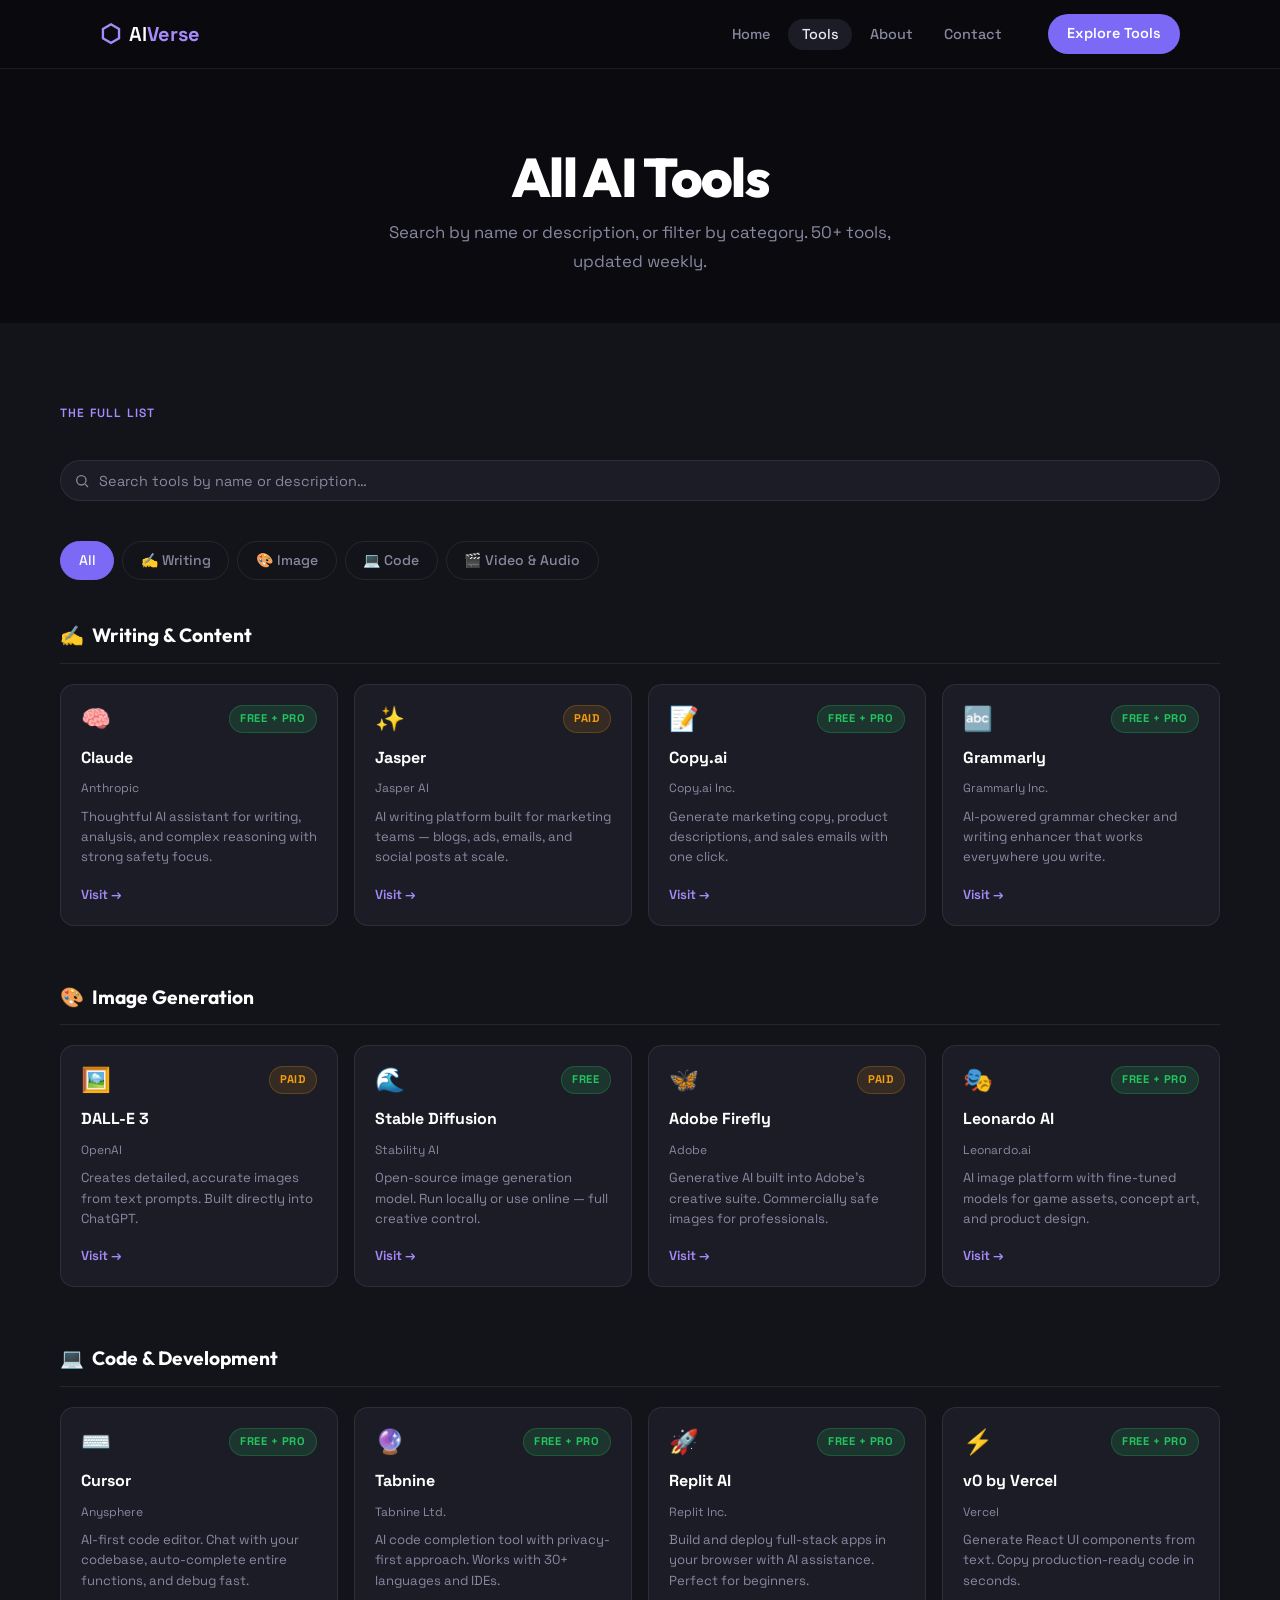
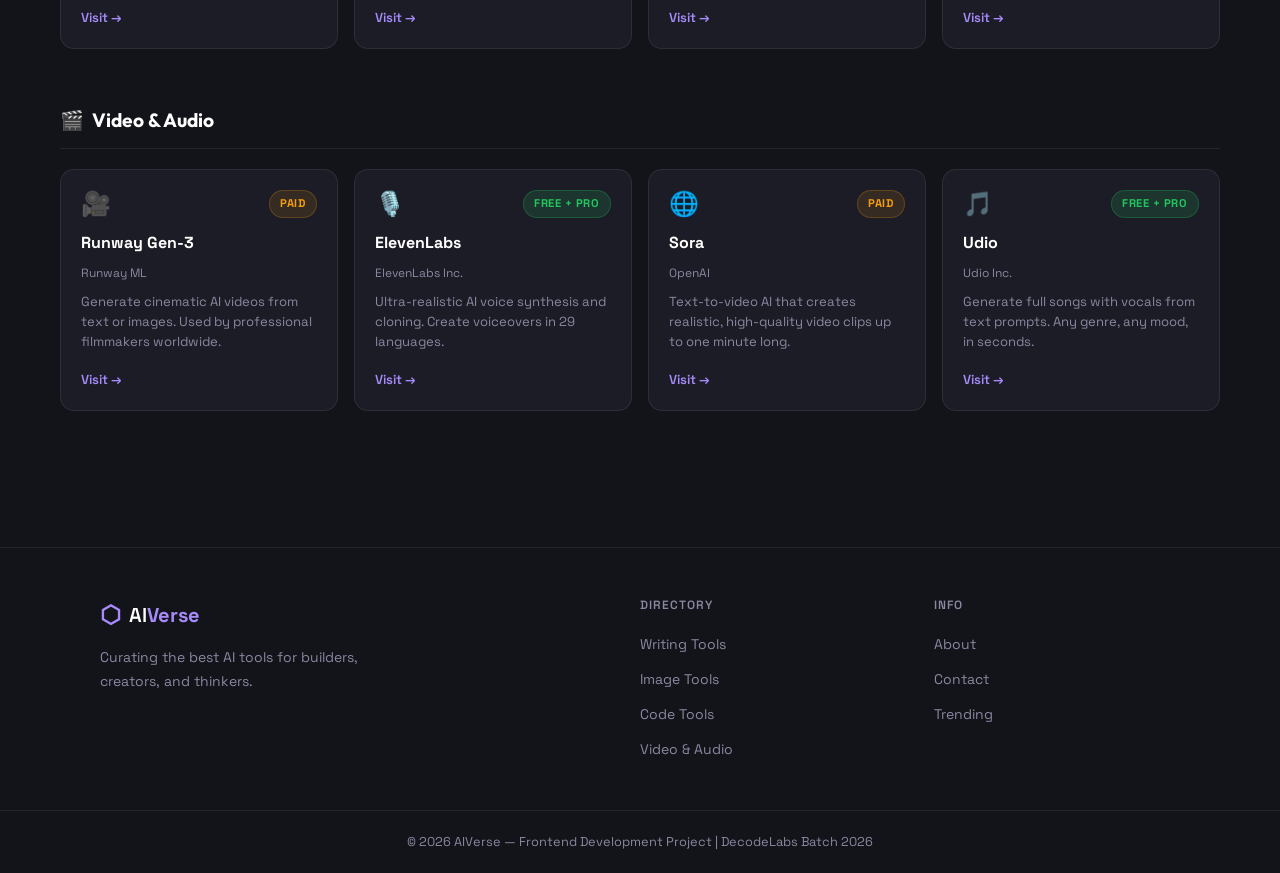
==== tools.html @ c878123d "Rename Tools.html to tools.html" ====
<!doctype html>
<html lang="en">
  <head>
    <meta charset="UTF-8" />
    <meta name="viewport" content="width=device-width, initial-scale=1.0" />
    <title>All AI Tools — AI Verse Directory</title>
    <meta
      name="description"
      content="Browse 50+ AI tools across writing, image, code, video, and audio. Search and filter to find the right tool fast."
    />
    <link rel="stylesheet" href="style.css" />
    <link rel="preconnect" href="https://fonts.googleapis.com" />
    <link
      href="https://fonts.googleapis.com/css2?family=Space+Grotesk:wght@300;400;500;600;700&family=Outfit:wght@700;800&display=swap"
      rel="stylesheet"
    />
  </head>
  <body>
    <a href="#main-content" class="skip-link">Skip to main content</a>

    <!--  HEADER / NAV  -->
    <header class="site-header">
      <nav class="nav-container">
        <a href="index.html" class="logo" aria-label="AI Verse Home">
          <span class="logo-icon">⬡</span>
          <span class="logo-text">AI<strong>Verse</strong></span>
        </a>
        <ul class="nav-links" role="list">
          <li><a href="index.html">Home</a></li>
          <li><a href="tools.html" aria-current="page">Tools</a></li>
          <li><a href="about.html">About</a></li>
          <li><a href="contact.html">Contact</a></li>
        </ul>
        <a href="tools.html" class="nav-cta">Explore Tools</a>
        <button
          class="nav-toggle"
          aria-label="Toggle menu"
          aria-expanded="false"
        >
          <span class="nav-toggle-bar"></span>
          <span class="nav-toggle-bar"></span>
          <span class="nav-toggle-bar"></span>
        </button>
      </nav>
      <div class="mobile-nav" role="list">
        <a href="index.html">Home</a>
        <a href="tools.html" aria-current="page">Tools</a>
        <a href="about.html">About</a>
        <a href="contact.html">Contact</a>
        <a href="tools.html" class="nav-cta">Explore Tools</a>
      </div>
    </header>

    <main id="main-content">
      <!-- PAGE HERO -->
      <section class="page-hero" aria-labelledby="page-heading">
        <h1 id="page-heading">All AI Tools</h1>
        <p>
          Search by name or description, or filter by category. 50+ tools,
          updated weekly.
        </p>
      </section>

      <!-- ========== FULL TOOLS GRID ========== -->
      <section class="tools-section" id="tools" aria-labelledby="tools-heading">
        <div class="section-header">
          <div>
            <p class="eyebrow">The Full List</p>
            <h2 id="tools-heading" class="visually-hidden">All AI Tools</h2>
          </div>
        </div>

        <!-- Search + filter toolbar -->
        <div class="tools-toolbar">
          <div class="search-input-wrap">
            <svg
              xmlns="http://www.w3.org/2000/svg"
              viewBox="0 0 24 24"
              fill="none"
              stroke="currentColor"
              stroke-width="2"
              aria-hidden="true"
            >
              <circle cx="11" cy="11" r="7"></circle>
              <line x1="21" y1="21" x2="16.65" y2="16.65"></line>
            </svg>
            <label for="tool-search" class="visually-hidden"
              >Search tools</label
            >
            <input
              type="text"
              id="tool-search"
              class="search-input"
              placeholder="Search tools by name or description…"
              autocomplete="off"
            />
          </div>
        </div>

        <ul
          class="category-pills"
          role="list"
          aria-label="Filter by category"
          style="max-width: var(--max-w); margin: 0 auto 2.5rem"
        >
          <li><a href="#" class="pill active" data-filter="all">All</a></li>
          <li><a href="#" class="pill" data-filter="writing">✍️ Writing</a></li>
          <li><a href="#" class="pill" data-filter="image">🎨 Image</a></li>
          <li><a href="#" class="pill" data-filter="code">💻 Code</a></li>
          <li>
            <a href="#" class="pill" data-filter="video">🎬 Video & Audio</a>
          </li>
        </ul>

        <p class="no-results">
          No tools match your search. Try a different keyword or category.
        </p>

        <!-- Writing -->
        <div class="category-block" id="writing" data-category="writing">
          <h3 class="category-title">
            <span aria-hidden="true">✍️</span> Writing & Content
          </h3>
          <div class="tools-grid">
            <article class="tool-card-sm" aria-label="Claude by Anthropic">
              <div class="sm-top">
                <span class="tool-icon-sm" aria-hidden="true">🧠</span>
                <span class="badge badge-free">Free + Pro</span>
              </div>
              <h4 class="tool-name-sm">Claude</h4>
              <p class="tool-maker-sm">Anthropic</p>
              <p class="tool-desc-sm">
                Thoughtful AI assistant for writing, analysis, and complex
                reasoning with strong safety focus.
              </p>
              <a
                href="https://claude.ai"
                target="_blank"
                rel="noopener noreferrer"
                class="visit-btn-sm"
                >Visit →</a
              >
            </article>

            <article class="tool-card-sm" aria-label="Jasper AI writing tool">
              <div class="sm-top">
                <span class="tool-icon-sm" aria-hidden="true">✨</span>
                <span class="badge badge-paid">Paid</span>
              </div>
              <h4 class="tool-name-sm">Jasper</h4>
              <p class="tool-maker-sm">Jasper AI</p>
              <p class="tool-desc-sm">
                AI writing platform built for marketing teams — blogs, ads,
                emails, and social posts at scale.
              </p>
              <a
                href="https://jasper.ai"
                target="_blank"
                rel="noopener noreferrer"
                class="visit-btn-sm"
                >Visit →</a
              >
            </article>

            <article
              class="tool-card-sm"
              aria-label="Copy.ai content generation"
            >
              <div class="sm-top">
                <span class="tool-icon-sm" aria-hidden="true">📝</span>
                <span class="badge badge-free">Free + Pro</span>
              </div>
              <h4 class="tool-name-sm">Copy.ai</h4>
              <p class="tool-maker-sm">Copy.ai Inc.</p>
              <p class="tool-desc-sm">
                Generate marketing copy, product descriptions, and sales emails
                with one click.
              </p>
              <a
                href="https://copy.ai"
                target="_blank"
                rel="noopener noreferrer"
                class="visit-btn-sm"
                >Visit →</a
              >
            </article>

            <article
              class="tool-card-sm"
              aria-label="Grammarly writing assistant"
            >
              <div class="sm-top">
                <span class="tool-icon-sm" aria-hidden="true">🔤</span>
                <span class="badge badge-free">Free + Pro</span>
              </div>
              <h4 class="tool-name-sm">Grammarly</h4>
              <p class="tool-maker-sm">Grammarly Inc.</p>
              <p class="tool-desc-sm">
                AI-powered grammar checker and writing enhancer that works
                everywhere you write.
              </p>
              <a
                href="https://grammarly.com"
                target="_blank"
                rel="noopener noreferrer"
                class="visit-btn-sm"
                >Visit →</a
              >
            </article>
          </div>
        </div>

        <!-- Image -->
        <div class="category-block" id="image" data-category="image">
          <h3 class="category-title">
            <span aria-hidden="true">🎨</span> Image Generation
          </h3>
          <div class="tools-grid">
            <article
              class="tool-card-sm"
              aria-label="DALL-E 3 image generation"
            >
              <div class="sm-top">
                <span class="tool-icon-sm" aria-hidden="true">🖼️</span>
                <span class="badge badge-paid">Paid</span>
              </div>
              <h4 class="tool-name-sm">DALL-E 3</h4>
              <p class="tool-maker-sm">OpenAI</p>
              <p class="tool-desc-sm">
                Creates detailed, accurate images from text prompts. Built
                directly into ChatGPT.
              </p>
              <a
                href="https://openai.com/dall-e-3"
                target="_blank"
                rel="noopener noreferrer"
                class="visit-btn-sm"
                >Visit →</a
              >
            </article>

            <article
              class="tool-card-sm"
              aria-label="Stable Diffusion image AI"
            >
              <div class="sm-top">
                <span class="tool-icon-sm" aria-hidden="true">🌊</span>
                <span class="badge badge-free">Free</span>
              </div>
              <h4 class="tool-name-sm">Stable Diffusion</h4>
              <p class="tool-maker-sm">Stability AI</p>
              <p class="tool-desc-sm">
                Open-source image generation model. Run locally or use online —
                full creative control.
              </p>
              <a
                href="https://stability.ai"
                target="_blank"
                rel="noopener noreferrer"
                class="visit-btn-sm"
                >Visit →</a
              >
            </article>

            <article
              class="tool-card-sm"
              aria-label="Adobe Firefly design tool"
            >
              <div class="sm-top">
                <span class="tool-icon-sm" aria-hidden="true">🦋</span>
                <span class="badge badge-paid">Paid</span>
              </div>
              <h4 class="tool-name-sm">Adobe Firefly</h4>
              <p class="tool-maker-sm">Adobe</p>
              <p class="tool-desc-sm">
                Generative AI built into Adobe's creative suite. Commercially
                safe images for professionals.
              </p>
              <a
                href="https://firefly.adobe.com"
                target="_blank"
                rel="noopener noreferrer"
                class="visit-btn-sm"
                >Visit →</a
              >
            </article>

            <article
              class="tool-card-sm"
              aria-label="Leonardo AI image platform"
            >
              <div class="sm-top">
                <span class="tool-icon-sm" aria-hidden="true">🎭</span>
                <span class="badge badge-free">Free + Pro</span>
              </div>
              <h4 class="tool-name-sm">Leonardo AI</h4>
              <p class="tool-maker-sm">Leonardo.ai</p>
              <p class="tool-desc-sm">
                AI image platform with fine-tuned models for game assets,
                concept art, and product design.
              </p>
              <a
                href="https://leonardo.ai"
                target="_blank"
                rel="noopener noreferrer"
                class="visit-btn-sm"
                >Visit →</a
              >
            </article>
          </div>
        </div>

        <!-- Code -->
        <div class="category-block" id="code" data-category="code">
          <h3 class="category-title">
            <span aria-hidden="true">💻</span> Code & Development
          </h3>
          <div class="tools-grid">
            <article class="tool-card-sm" aria-label="Cursor AI code editor">
              <div class="sm-top">
                <span class="tool-icon-sm" aria-hidden="true">⌨️</span>
                <span class="badge badge-free">Free + Pro</span>
              </div>
              <h4 class="tool-name-sm">Cursor</h4>
              <p class="tool-maker-sm">Anysphere</p>
              <p class="tool-desc-sm">
                AI-first code editor. Chat with your codebase, auto-complete
                entire functions, and debug fast.
              </p>
              <a
                href="https://cursor.sh"
                target="_blank"
                rel="noopener noreferrer"
                class="visit-btn-sm"
                >Visit →</a
              >
            </article>

            <article
              class="tool-card-sm"
              aria-label="Tabnine AI code assistant"
            >
              <div class="sm-top">
                <span class="tool-icon-sm" aria-hidden="true">🔮</span>
                <span class="badge badge-free">Free + Pro</span>
              </div>
              <h4 class="tool-name-sm">Tabnine</h4>
              <p class="tool-maker-sm">Tabnine Ltd.</p>
              <p class="tool-desc-sm">
                AI code completion tool with privacy-first approach. Works with
                30+ languages and IDEs.
              </p>
              <a
                href="https://tabnine.com"
                target="_blank"
                rel="noopener noreferrer"
                class="visit-btn-sm"
                >Visit →</a
              >
            </article>

            <article
              class="tool-card-sm"
              aria-label="Replit AI coding platform"
            >
              <div class="sm-top">
                <span class="tool-icon-sm" aria-hidden="true">🚀</span>
                <span class="badge badge-free">Free + Pro</span>
              </div>
              <h4 class="tool-name-sm">Replit AI</h4>
              <p class="tool-maker-sm">Replit Inc.</p>
              <p class="tool-desc-sm">
                Build and deploy full-stack apps in your browser with AI
                assistance. Perfect for beginners.
              </p>
              <a
                href="https://replit.com"
                target="_blank"
                rel="noopener noreferrer"
                class="visit-btn-sm"
                >Visit →</a
              >
            </article>

            <article
              class="tool-card-sm"
              aria-label="v0 UI component generator"
            >
              <div class="sm-top">
                <span class="tool-icon-sm" aria-hidden="true">⚡</span>
                <span class="badge badge-free">Free + Pro</span>
              </div>
              <h4 class="tool-name-sm">v0 by Vercel</h4>
              <p class="tool-maker-sm">Vercel</p>
              <p class="tool-desc-sm">
                Generate React UI components from text. Copy production-ready
                code in seconds.
              </p>
              <a
                href="https://v0.dev"
                target="_blank"
                rel="noopener noreferrer"
                class="visit-btn-sm"
                >Visit →</a
              >
            </article>
          </div>
        </div>

        <!-- Video & Audio -->
        <div class="category-block" id="video" data-category="video">
          <h3 class="category-title">
            <span aria-hidden="true">🎬</span> Video & Audio
          </h3>
          <div class="tools-grid">
            <article
              class="tool-card-sm"
              aria-label="Runway AI video generation"
            >
              <div class="sm-top">
                <span class="tool-icon-sm" aria-hidden="true">🎥</span>
                <span class="badge badge-paid">Paid</span>
              </div>
              <h4 class="tool-name-sm">Runway Gen-3</h4>
              <p class="tool-maker-sm">Runway ML</p>
              <p class="tool-desc-sm">
                Generate cinematic AI videos from text or images. Used by
                professional filmmakers worldwide.
              </p>
              <a
                href="https://runwayml.com"
                target="_blank"
                rel="noopener noreferrer"
                class="visit-btn-sm"
                >Visit →</a
              >
            </article>

            <article class="tool-card-sm" aria-label="ElevenLabs voice AI">
              <div class="sm-top">
                <span class="tool-icon-sm" aria-hidden="true">🎙️</span>
                <span class="badge badge-free">Free + Pro</span>
              </div>
              <h4 class="tool-name-sm">ElevenLabs</h4>
              <p class="tool-maker-sm">ElevenLabs Inc.</p>
              <p class="tool-desc-sm">
                Ultra-realistic AI voice synthesis and cloning. Create
                voiceovers in 29 languages.
              </p>
              <a
                href="https://elevenlabs.io"
                target="_blank"
                rel="noopener noreferrer"
                class="visit-btn-sm"
                >Visit →</a
              >
            </article>

            <article
              class="tool-card-sm"
              aria-label="Sora video generation OpenAI"
            >
              <div class="sm-top">
                <span class="tool-icon-sm" aria-hidden="true">🌐</span>
                <span class="badge badge-paid">Paid</span>
              </div>
              <h4 class="tool-name-sm">Sora</h4>
              <p class="tool-maker-sm">OpenAI</p>
              <p class="tool-desc-sm">
                Text-to-video AI that creates realistic, high-quality video
                clips up to one minute long.
              </p>
              <a
                href="https://openai.com/sora"
                target="_blank"
                rel="noopener noreferrer"
                class="visit-btn-sm"
                >Visit →</a
              >
            </article>

            <article class="tool-card-sm" aria-label="Udio AI music generation">
              <div class="sm-top">
                <span class="tool-icon-sm" aria-hidden="true">🎵</span>
                <span class="badge badge-free">Free + Pro</span>
              </div>
              <h4 class="tool-name-sm">Udio</h4>
              <p class="tool-maker-sm">Udio Inc.</p>
              <p class="tool-desc-sm">
                Generate full songs with vocals from text prompts. Any genre,
                any mood, in seconds.
              </p>
              <a
                href="https://udio.com"
                target="_blank"
                rel="noopener noreferrer"
                class="visit-btn-sm"
                >Visit →</a
              >
            </article>
          </div>
        </div>
      </section>
    </main>

    <!-- FOOTER -->
    <footer class="site-footer" role="contentinfo">
      <div class="footer-inner">
        <div class="footer-brand">
          <a href="index.html" class="logo" aria-label="AI Verse Home">
            <span class="logo-icon">⬡</span>
            <span class="logo-text">AI<strong>Verse</strong></span>
          </a>
          <p>
            Curating the best AI tools for builders, creators, and thinkers.
          </p>
        </div>
        <nav class="footer-nav" aria-label="Footer navigation">
          <h3 class="footer-nav-title">Directory</h3>
          <ul role="list">
            <li><a href="tools.html#writing">Writing Tools</a></li>
            <li><a href="tools.html#image">Image Tools</a></li>
            <li><a href="tools.html#code">Code Tools</a></li>
            <li><a href="tools.html#video">Video & Audio</a></li>
          </ul>
        </nav>
        <nav class="footer-nav" aria-label="Secondary footer navigation">
          <h3 class="footer-nav-title">Info</h3>
          <ul role="list">
            <li><a href="about.html">About</a></li>
            <li><a href="contact.html">Contact</a></li>
            <li><a href="index.html#trending">Trending</a></li>
          </ul>
        </nav>
      </div>
      <div class="footer-bottom">
        <p>
          © 2026 AIVerse — Frontend Development Project | DecodeLabs Batch 2026
        </p>
      </div>
    </footer>

    <script src="script.js"></script>
  </body>
</html>
---- style.css ----
/* ============================================
   AI VERSE — STYLE.CSS
   External CSS | DecodeLabs Project 1
   No inline styles. DRY. BEM-inspired.
   ============================================ */

/* ---- CSS CUSTOM PROPERTIES (Variables) ---- */
:root {
  --clr-bg: #0a0a0f;
  --clr-surface: #13131a;
  --clr-surface2: #1c1c27;
  --clr-border: rgba(255, 255, 255, 0.08);
  --clr-accent: #7c6af7;
  --clr-accent2: #a78bfa;
  --clr-glow: rgba(124, 106, 247, 0.18);
  --clr-text: #e8e8f0;
  --clr-muted: #8888a0;
  --clr-heading: #ffffff;
  --clr-green: #22c55e;
  --clr-green-bg: rgba(34, 197, 94, 0.15);
  --clr-amber: #f59e0b;
  --clr-amber-bg: rgba(245, 158, 11, 0.12);
  --clr-red: #ef4444;

  --font-display: "Outfit", sans-serif;
  --font-body: "Space Grotesk", sans-serif;

  --radius-sm: 8px;
  --radius-md: 14px;
  --radius-lg: 20px;
  --radius-pill: 999px;

  --shadow-card: 0 4px 24px rgba(0, 0, 0, 0.35);
  --shadow-glow: 0 0 40px var(--clr-glow);

  --max-w: 1160px;
  --pad-x: clamp(1rem, 5vw, 2.5rem);
}

/* ---- RESET & BASE ---- */
*,
*::before,
*::after {
  box-sizing: border-box;
  margin: 0;
  padding: 0;
}

html {
  scroll-behavior: smooth;
}

body {
  font-family: var(--font-body);
  background-color: var(--clr-bg);
  color: var(--clr-text);
  font-size: 1rem;
  line-height: 1.6;
  -webkit-font-smoothing: antialiased;
}

img {
  display: block;
  max-width: 100%;
  height: auto;
}

a {
  color: inherit;
  text-decoration: none;
}

ul {
  list-style: none;
}

button {
  font-family: inherit;
  cursor: pointer;
}

/* ---- TYPOGRAPHY SCALE ---- */
h1 {
  font-family: var(--font-display);
  font-size: clamp(2.6rem, 7vw, 5rem);
  font-weight: 800;
  color: var(--clr-heading);
  line-height: 1.05;
  letter-spacing: -0.03em;
}

h2 {
  font-family: var(--font-display);
  font-size: clamp(1.6rem, 4vw, 2.4rem);
  font-weight: 700;
  color: var(--clr-heading);
  line-height: 1.15;
}

h3 {
  font-size: 1.1rem;
  font-weight: 600;
  color: var(--clr-heading);
}

h4 {
  font-size: 1rem;
  font-weight: 600;
  color: var(--clr-heading);
}

p {
  color: var(--clr-text);
  line-height: 1.7;
}

/* ---- VISUALLY HIDDEN (Accessibility) ---- */
.visually-hidden {
  position: absolute;
  width: 1px;
  height: 1px;
  overflow: hidden;
  clip: rect(0, 0, 0, 0);
  white-space: nowrap;
}

/* ---- SKIP LINK (Accessibility) ---- */
.skip-link {
  position: absolute;
  top: -100%;
  left: 1rem;
  background: var(--clr-accent);
  color: #fff;
  padding: 0.5rem 1rem;
  border-radius: var(--radius-sm);
  font-weight: 600;
  z-index: 9999;
  transition: top 0.2s;
}

.skip-link:focus {
  top: 1rem;
}

/* ---- FOCUS VISIBLE ---- */
:focus-visible {
  outline: 2px solid var(--clr-accent);
  outline-offset: 3px;
  border-radius: 4px;
}

/* ============================================
   HEADER / NAV
   ============================================ */
.site-header {
  position: sticky;
  top: 0;
  z-index: 100;
  background: rgba(10, 10, 15, 0.85);
  backdrop-filter: blur(16px);
  -webkit-backdrop-filter: blur(16px);
  border-bottom: 1px solid var(--clr-border);
}

.nav-container {
  max-width: var(--max-w);
  margin: 0 auto;
  padding: 0 var(--pad-x);
  height: 68px;
  display: flex;
  align-items: center;
  gap: 2rem;
}

.logo {
  display: flex;
  align-items: center;
  gap: 0.5rem;
  font-size: 1.25rem;
  font-weight: 600;
  color: var(--clr-heading);
  white-space: nowrap;
}

.logo-icon {
  font-size: 1.5rem;
  color: var(--clr-accent2);
}

.logo-text strong {
  color: var(--clr-accent2);
}

.nav-links {
  display: flex;
  align-items: center;
  gap: 0.25rem;
  margin-left: auto;
}

.nav-links a {
  padding: 0.4rem 0.85rem;
  border-radius: var(--radius-pill);
  font-size: 0.9rem;
  color: var(--clr-muted);
  font-weight: 500;
  transition:
    color 0.2s,
    background 0.2s;
}

.nav-links a:hover,
.nav-links a[aria-current="page"] {
  color: var(--clr-text);
  background: var(--clr-surface2);
}

.nav-cta {
  background: var(--clr-accent);
  color: #fff;
  padding: 0.5rem 1.2rem;
  border-radius: var(--radius-pill);
  font-size: 0.9rem;
  font-weight: 600;
  white-space: nowrap;
  transition:
    background 0.2s,
    transform 0.15s;
}

.nav-cta:hover {
  background: var(--clr-accent2);
  transform: translateY(-1px);
}

/* ---- HAMBURGER (mobile nav toggle) ---- */
.nav-toggle {
  display: none;
  margin-left: auto;
  width: 40px;
  height: 40px;
  background: var(--clr-surface2);
  border: 1px solid var(--clr-border);
  border-radius: var(--radius-sm);
  align-items: center;
  justify-content: center;
  flex-direction: column;
  gap: 4px;
}

.nav-toggle-bar {
  width: 18px;
  height: 2px;
  background: var(--clr-text);
  border-radius: 2px;
  transition:
    transform 0.25s,
    opacity 0.25s;
}

.nav-toggle[aria-expanded="true"] .nav-toggle-bar:nth-child(1) {
  transform: translateY(6px) rotate(45deg);
}

.nav-toggle[aria-expanded="true"] .nav-toggle-bar:nth-child(2) {
  opacity: 0;
}

.nav-toggle[aria-expanded="true"] .nav-toggle-bar:nth-child(3) {
  transform: translateY(-6px) rotate(-45deg);
}

/* ---- Mobile dropdown panel ---- */
.mobile-nav {
  display: none;
  flex-direction: column;
  gap: 0.25rem;
  max-width: var(--max-w);
  margin: 0 auto;
  padding: 0 var(--pad-x) 1rem;
}

.mobile-nav a {
  padding: 0.65rem 0.9rem;
  border-radius: var(--radius-sm);
  font-size: 0.95rem;
  color: var(--clr-text);
  font-weight: 500;
}

.mobile-nav a:hover,
.mobile-nav a[aria-current="page"] {
  background: var(--clr-surface2);
  color: var(--clr-accent2);
}

.mobile-nav .nav-cta {
  text-align: center;
  margin-top: 0.4rem;
}

.site-header.is-open .mobile-nav {
  display: flex;
}

/* ============================================
   PAGE HERO (for non-home pages)
   ============================================ */
.page-hero {
  max-width: var(--max-w);
  margin: 0 auto;
  padding: clamp(3rem, 8vw, 5rem) var(--pad-x) clamp(2rem, 5vw, 3rem);
  text-align: center;
}

.page-hero h1 {
  margin-bottom: 0.75rem;
  font-size: clamp(2.2rem, 6vw, 3.4rem);
}

.page-hero p {
  max-width: 560px;
  margin: 0 auto;
  color: var(--clr-muted);
  font-size: 1.05rem;
}

/* ============================================
   HERO
   ============================================ */
.hero {
  max-width: var(--max-w);
  margin: 0 auto;
  padding: clamp(4rem, 10vw, 8rem) var(--pad-x) clamp(3rem, 8vw, 6rem);
  text-align: center;
  position: relative;
}

.hero-badge {
  display: inline-block;
  background: var(--clr-surface2);
  border: 1px solid var(--clr-border);
  color: var(--clr-accent2);
  font-size: 0.8rem;
  font-weight: 600;
  letter-spacing: 0.04em;
  padding: 0.4rem 1rem;
  border-radius: var(--radius-pill);
  margin-bottom: 1.5rem;
  text-transform: uppercase;
}

.hero h1 {
  margin-bottom: 1.25rem;
}

.hero h1 em {
  font-style: normal;
  color: var(--clr-accent2);
  position: relative;
}

.hero-sub {
  max-width: 560px;
  margin: 0 auto 2.5rem;
  color: var(--clr-muted);
  font-size: 1.1rem;
}

.hero-actions {
  display: flex;
  justify-content: center;
  align-items: center;
  gap: 1rem;
  flex-wrap: wrap;
  margin-bottom: 4rem;
}

/* ---- SHARED BUTTONS ---- */
.btn-primary {
  display: inline-block;
  background: var(--clr-accent);
  color: #fff;
  padding: 0.75rem 1.75rem;
  border-radius: var(--radius-pill);
  font-weight: 600;
  font-size: 0.95rem;
  border: none;
  transition:
    background 0.2s,
    transform 0.15s,
    box-shadow 0.2s;
}

.btn-primary:hover {
  background: var(--clr-accent2);
  transform: translateY(-2px);
  box-shadow: 0 8px 24px rgba(124, 106, 247, 0.35);
}

.btn-ghost {
  display: inline-block;
  background: transparent;
  color: var(--clr-text);
  padding: 0.75rem 1.5rem;
  border-radius: var(--radius-pill);
  font-weight: 500;
  font-size: 0.95rem;
  border: 1px solid var(--clr-border);
  transition:
    border-color 0.2s,
    color 0.2s,
    background 0.2s;
}

.btn-ghost:hover {
  border-color: var(--clr-accent);
  color: var(--clr-accent2);
  background: var(--clr-glow);
}

/* ---- HERO STATS ---- */
.hero-stats {
  display: flex;
  justify-content: center;
  align-items: center;
  gap: 2.5rem;
  flex-wrap: wrap;
}

.stat {
  display: flex;
  flex-direction: column;
  align-items: center;
  gap: 0.25rem;
}

.stat-num {
  font-family: var(--font-display);
  font-size: 2rem;
  font-weight: 800;
  color: var(--clr-heading);
  line-height: 1;
}

.stat-label {
  font-size: 0.8rem;
  color: var(--clr-muted);
  text-transform: uppercase;
  letter-spacing: 0.06em;
}

.stat-divider {
  width: 1px;
  height: 40px;
  background: var(--clr-border);
}

/* ============================================
   CATEGORY PILLS
   ============================================ */
.categories {
  border-top: 1px solid var(--clr-border);
  border-bottom: 1px solid var(--clr-border);
  padding: 1.5rem var(--pad-x);
  background: var(--clr-surface);
}

.section-label {
  max-width: var(--max-w);
  margin: 0 auto 1rem;
  font-size: 0.75rem;
  text-transform: uppercase;
  letter-spacing: 0.08em;
  color: var(--clr-muted);
  font-weight: 600;
}

.category-pills {
  max-width: var(--max-w);
  margin: 0 auto;
  display: flex;
  flex-wrap: wrap;
  gap: 0.5rem;
}

.pill {
  display: inline-block;
  padding: 0.45rem 1.1rem;
  border-radius: var(--radius-pill);
  font-size: 0.875rem;
  font-weight: 500;
  border: 1px solid var(--clr-border);
  color: var(--clr-muted);
  background: transparent;
  transition: all 0.2s;
  cursor: pointer;
}

.pill:hover,
.pill.active {
  background: var(--clr-accent);
  border-color: var(--clr-accent);
  color: #fff;
}

/* ============================================
   SECTION SHARED STYLES
   ============================================ */
.section-header {
  display: flex;
  justify-content: space-between;
  align-items: flex-end;
  margin-bottom: 2rem;
  flex-wrap: wrap;
  gap: 1rem;
}

.eyebrow {
  font-size: 0.75rem;
  text-transform: uppercase;
  letter-spacing: 0.1em;
  color: var(--clr-accent2);
  font-weight: 600;
  margin-bottom: 0.3rem;
}

.view-all-link {
  color: var(--clr-accent2);
  font-size: 0.9rem;
  font-weight: 500;
  transition: color 0.2s;
  white-space: nowrap;
}

.view-all-link:hover {
  color: var(--clr-accent2);
}

/* ============================================
   TRENDING SECTION — LARGE CARDS
   ============================================ */
.trending {
  max-width: var(--max-w);
  margin: 0 auto;
  padding: clamp(3rem, 7vw, 5rem) var(--pad-x);
}

.trending-grid {
  display: grid;
  grid-template-columns: repeat(auto-fit, minmax(280px, 1fr));
  gap: 1.5rem;
}

/* ---- TOOL CARD (large) ---- */
.tool-card {
  background: var(--clr-surface);
  border: 1px solid var(--clr-border);
  border-radius: var(--radius-lg);
  padding: 1.75rem;
  display: flex;
  flex-direction: column;
  gap: 0.75rem;
  transition:
    border-color 0.25s,
    box-shadow 0.25s,
    transform 0.2s;
  box-shadow: var(--shadow-card);
}

.tool-card:hover {
  border-color: var(--clr-accent);
  box-shadow: var(--shadow-glow), var(--shadow-card);
  transform: translateY(-3px);
}

.tool-card.featured {
  border-color: rgba(124, 106, 247, 0.4);
  background: linear-gradient(
    135deg,
    var(--clr-surface),
    rgba(124, 106, 247, 0.06)
  );
}

.card-top {
  display: flex;
  justify-content: space-between;
  align-items: flex-start;
}

.tool-icon {
  font-size: 2.2rem;
  line-height: 1;
}

.tool-name {
  font-family: var(--font-display);
  font-size: 1.35rem;
  font-weight: 700;
  color: var(--clr-heading);
}

.tool-maker {
  font-size: 0.8rem;
  color: var(--clr-muted);
  margin-top: -0.5rem;
}

.tool-desc {
  font-size: 0.9rem;
  color: var(--clr-muted);
  line-height: 1.6;
  flex: 1;
}

.tool-tags {
  display: flex;
  flex-wrap: wrap;
  gap: 0.4rem;
}

.tag {
  font-size: 0.72rem;
  font-weight: 600;
  letter-spacing: 0.04em;
  text-transform: uppercase;
  color: var(--clr-accent2);
  background: rgba(124, 106, 247, 0.12);
  border-radius: var(--radius-pill);
  padding: 0.25rem 0.7rem;
}

.card-footer {
  display: flex;
  justify-content: space-between;
  align-items: center;
  padding-top: 0.75rem;
  border-top: 1px solid var(--clr-border);
  margin-top: auto;
}

.rating {
  display: flex;
  align-items: center;
  gap: 0.4rem;
}

.stars {
  color: var(--clr-amber);
  font-size: 0.75rem;
  letter-spacing: 1px;
}

.rating-num {
  font-size: 0.85rem;
  font-weight: 600;
  color: var(--clr-text);
}

.visit-btn {
  background: var(--clr-accent);
  color: #fff;
  font-size: 0.8rem;
  font-weight: 600;
  padding: 0.4rem 1rem;
  border-radius: var(--radius-pill);
  transition:
    background 0.2s,
    transform 0.15s;
}

.visit-btn:hover {
  background: var(--clr-accent2);
  transform: translateX(2px);
}

/* ---- BADGES ---- */
.badge {
  font-size: 0.7rem;
  font-weight: 700;
  letter-spacing: 0.05em;
  text-transform: uppercase;
  padding: 0.25rem 0.65rem;
  border-radius: var(--radius-pill);
}

.badge-free {
  background: var(--clr-green-bg);
  color: var(--clr-green);
  border: 1px solid rgba(34, 197, 94, 0.25);
}

.badge-paid {
  background: var(--clr-amber-bg);
  color: var(--clr-amber);
  border: 1px solid rgba(245, 158, 11, 0.22);
}

/* ============================================
   TOOLS SECTION — SMALL CARDS GRID
   ============================================ */
.tools-section {
  background: var(--clr-surface);
  padding: clamp(3rem, 7vw, 5rem) var(--pad-x);
}

.tools-section > .section-header {
  max-width: var(--max-w);
  margin-left: auto;
  margin-right: auto;
}

/* ---- Search bar (tools page) ---- */
.tools-toolbar {
  max-width: var(--max-w);
  margin: 0 auto 2.5rem;
  display: flex;
  gap: 0.75rem;
  flex-wrap: wrap;
  align-items: center;
}

.search-input-wrap {
  position: relative;
  flex: 1;
  min-width: 220px;
}

.search-input-wrap svg {
  position: absolute;
  left: 0.9rem;
  top: 50%;
  transform: translateY(-50%);
  color: var(--clr-muted);
  width: 16px;
  height: 16px;
}

.search-input {
  width: 100%;
  background: var(--clr-surface2);
  border: 1px solid var(--clr-border);
  border-radius: var(--radius-pill);
  padding: 0.65rem 1rem 0.65rem 2.4rem;
  font-family: inherit;
  font-size: 0.9rem;
  color: var(--clr-text);
  transition: border-color 0.2s;
}

.search-input:focus {
  border-color: var(--clr-accent);
}

.search-input::placeholder {
  color: var(--clr-muted);
}

.no-results {
  text-align: center;
  padding: 3rem 1rem;
  color: var(--clr-muted);
  display: none;
}

.no-results.is-visible {
  display: block;
}

/* ---- Category Block ---- */
.category-block {
  max-width: var(--max-w);
  margin: 0 auto 3.5rem;
}

.category-title {
  font-family: var(--font-display);
  font-size: 1.2rem;
  font-weight: 700;
  color: var(--clr-heading);
  margin-bottom: 1.25rem;
  padding-bottom: 0.75rem;
  border-bottom: 1px solid var(--clr-border);
  display: flex;
  align-items: center;
  gap: 0.5rem;
}

/* ---- Tools grid (small cards) ---- */
.tools-grid {
  display: grid;
  grid-template-columns: repeat(auto-fill, minmax(240px, 1fr));
  gap: 1rem;
}

/* ---- TOOL CARD SMALL ---- */
.tool-card-sm {
  background: var(--clr-surface2);
  border: 1px solid var(--clr-border);
  border-radius: var(--radius-md);
  padding: 1.25rem;
  display: flex;
  flex-direction: column;
  gap: 0.5rem;
  transition:
    border-color 0.2s,
    transform 0.2s,
    box-shadow 0.2s;
}

.tool-card-sm:hover {
  border-color: rgba(124, 106, 247, 0.45);
  transform: translateY(-2px);
  box-shadow: 0 4px 20px rgba(124, 106, 247, 0.12);
}

.sm-top {
  display: flex;
  justify-content: space-between;
  align-items: center;
  margin-bottom: 0.25rem;
}

.tool-icon-sm {
  font-size: 1.5rem;
  line-height: 1;
}

.tool-name-sm {
  font-size: 1rem;
  font-weight: 700;
  color: var(--clr-heading);
}

.tool-maker-sm {
  font-size: 0.75rem;
  color: var(--clr-muted);
}

.tool-desc-sm {
  font-size: 0.82rem;
  color: var(--clr-muted);
  line-height: 1.55;
  flex: 1;
}

.visit-btn-sm {
  display: inline-block;
  margin-top: 0.5rem;
  color: var(--clr-accent2);
  font-size: 0.82rem;
  font-weight: 600;
  transition:
    color 0.2s,
    letter-spacing 0.2s;
  align-self: flex-start;
}

.visit-btn-sm:hover {
  color: var(--clr-accent2);
  letter-spacing: 0.02em;
}

/* ============================================
   ABOUT BANNER (used on home as a preview)
   ============================================ */
.about-banner {
  background: linear-gradient(
    135deg,
    var(--clr-surface2),
    rgba(124, 106, 247, 0.08)
  );
  border-top: 1px solid var(--clr-border);
  border-bottom: 1px solid var(--clr-border);
  padding: clamp(3.5rem, 8vw, 6rem) var(--pad-x);
  display: grid;
  grid-template-columns: 1fr auto;
  align-items: center;
  gap: 3rem;
  max-width: 100%;
  position: relative;
  overflow: hidden;
}

.about-content {
  max-width: var(--max-w);
  margin: 0 auto;
}

.about-content p:not(.eyebrow) {
  max-width: 540px;
  margin: 0.75rem 0 2rem;
  color: var(--clr-muted);
}

.about-decoration {
  position: absolute;
  right: 2rem;
  top: 50%;
  transform: translateY(-50%);
  display: flex;
  gap: 1rem;
  opacity: 0.15;
  pointer-events: none;
}

.deco-circle {
  font-size: 4rem;
  color: var(--clr-accent2);
  animation: float 4s ease-in-out infinite;
}

.deco-circle.c2 {
  font-size: 2.5rem;
  animation-delay: 0.8s;
}

.deco-circle.c3 {
  font-size: 6rem;
  animation-delay: 1.6s;
}

@keyframes float {
  0%,
  100% {
    transform: translateY(0);
  }
  50% {
    transform: translateY(-12px);
  }
}

/* ============================================
   ABOUT PAGE
   ============================================ */
.about-page {
  max-width: var(--max-w);
  margin: 0 auto;
  padding: 0 var(--pad-x) clamp(3rem, 7vw, 5rem);
}

.about-grid {
  display: grid;
  grid-template-columns: repeat(3, 1fr);
  gap: 1.5rem;
  margin: 2.5rem 0;
}

.about-pillar {
  background: var(--clr-surface);
  border: 1px solid var(--clr-border);
  border-radius: var(--radius-lg);
  padding: 1.75rem;
}

.about-pillar .tool-icon {
  margin-bottom: 0.75rem;
}

.about-pillar p {
  font-size: 0.9rem;
  color: var(--clr-muted);
}

.about-steps {
  display: flex;
  flex-direction: column;
  gap: 1.25rem;
  margin: 2.5rem 0;
}

.about-step {
  display: flex;
  gap: 1.25rem;
  align-items: flex-start;
  padding: 1.5rem;
  background: var(--clr-surface);
  border: 1px solid var(--clr-border);
  border-radius: var(--radius-md);
}

.about-step-num {
  font-family: var(--font-display);
  font-size: 1.5rem;
  font-weight: 800;
  color: var(--clr-accent2);
  flex-shrink: 0;
  width: 2.5rem;
}

.about-step h3 {
  margin-bottom: 0.35rem;
}

.about-step p {
  font-size: 0.9rem;
  color: var(--clr-muted);
}

.about-team-note {
  background: var(--clr-surface);
  border: 1px solid var(--clr-border);
  border-radius: var(--radius-lg);
  padding: 2rem;
  text-align: center;
  margin-top: 2.5rem;
}

.about-team-note p {
  color: var(--clr-muted);
  max-width: 480px;
  margin: 0.5rem auto 0;
}

/* ============================================
   CONTACT PAGE
   ============================================ */
.contact-section {
  max-width: var(--max-w);
  margin: 0 auto;
  padding: 0 var(--pad-x) clamp(3rem, 7vw, 5rem);
  display: grid;
  grid-template-columns: 1.1fr 0.9fr;
  gap: 2.5rem;
  align-items: start;
}

.contact-form {
  background: var(--clr-surface);
  border: 1px solid var(--clr-border);
  border-radius: var(--radius-lg);
  padding: 2rem;
  display: flex;
  flex-direction: column;
  gap: 1.25rem;
}

.form-row {
  display: flex;
  flex-direction: column;
  gap: 0.5rem;
}

.form-row label {
  font-size: 0.85rem;
  font-weight: 600;
  color: var(--clr-text);
}

.form-row input,
.form-row select,
.form-row textarea {
  background: var(--clr-surface2);
  border: 1px solid var(--clr-border);
  border-radius: var(--radius-sm);
  padding: 0.7rem 0.9rem;
  font-family: inherit;
  font-size: 0.92rem;
  color: var(--clr-text);
  transition: border-color 0.2s;
  resize: vertical;
}

.form-row input:focus,
.form-row select:focus,
.form-row textarea:focus {
  border-color: var(--clr-accent);
}

.form-row input::placeholder,
.form-row textarea::placeholder {
  color: var(--clr-muted);
}

.form-hint {
  font-size: 0.78rem;
  color: var(--clr-muted);
}

.form-error {
  font-size: 0.78rem;
  color: var(--clr-red);
  min-height: 1em;
}

.form-submit {
  align-self: flex-start;
  margin-top: 0.25rem;
}

.form-success {
  display: none;
  background: var(--clr-green-bg);
  border: 1px solid rgba(34, 197, 94, 0.3);
  color: var(--clr-green);
  border-radius: var(--radius-sm);
  padding: 0.85rem 1rem;
  font-size: 0.88rem;
}

.form-success.is-visible {
  display: block;
}

.contact-info {
  display: flex;
  flex-direction: column;
  gap: 1.25rem;
}

.contact-info-card {
  background: var(--clr-surface);
  border: 1px solid var(--clr-border);
  border-radius: var(--radius-lg);
  padding: 1.5rem;
  display: flex;
  gap: 1rem;
  align-items: flex-start;
}

.contact-info-card .tool-icon {
  font-size: 1.6rem;
}

.contact-info-card h3 {
  margin-bottom: 0.25rem;
}

.contact-info-card p {
  font-size: 0.88rem;
  color: var(--clr-muted);
}

.contact-info-card a {
  color: var(--clr-accent2);
  font-size: 0.88rem;
  font-weight: 500;
}

.contact-info-card a:hover {
  color: var(--clr-accent2);
}

/* ============================================
   FOOTER
   ============================================ */
.site-footer {
  background: var(--clr-surface);
  border-top: 1px solid var(--clr-border);
  padding-top: 3rem;
}

.footer-inner {
  max-width: var(--max-w);
  margin: 0 auto;
  padding: 0 var(--pad-x) 3rem;
  display: grid;
  grid-template-columns: 2fr 1fr 1fr;
  gap: 3rem;
}

.footer-brand p {
  margin-top: 0.75rem;
  font-size: 0.875rem;
  color: var(--clr-muted);
  max-width: 280px;
}

.footer-nav-title {
  font-size: 0.75rem;
  text-transform: uppercase;
  letter-spacing: 0.08em;
  color: var(--clr-muted);
  font-weight: 600;
  margin-bottom: 1rem;
}

.footer-nav ul {
  display: flex;
  flex-direction: column;
  gap: 0.6rem;
}

.footer-nav a {
  font-size: 0.875rem;
  color: var(--clr-muted);
  transition: color 0.2s;
}

.footer-nav a:hover {
  color: var(--clr-accent2);
}

.footer-bottom {
  border-top: 1px solid var(--clr-border);
  text-align: center;
  padding: 1.25rem var(--pad-x);
}

.footer-bottom p {
  font-size: 0.8rem;
  color: var(--clr-muted);
}

/* ============================================
   RESPONSIVE — TABLET
   ============================================ */
@media (max-width: 768px) {
  .nav-links {
    display: none;
  }

  .nav-toggle {
    display: flex;
  }

  .hero-stats {
    gap: 1.5rem;
  }

  .stat-divider {
    display: none;
  }

  .trending-grid {
    grid-template-columns: 1fr;
  }

  .about-banner {
    grid-template-columns: 1fr;
  }

  .about-decoration {
    display: none;
  }

  .about-grid {
    grid-template-columns: 1fr;
  }

  .contact-section {
    grid-template-columns: 1fr;
  }

  .footer-inner {
    grid-template-columns: 1fr 1fr;
  }

  .footer-brand {
    grid-column: 1 / -1;
  }
}

/* ============================================
   RESPONSIVE — MOBILE
   ============================================ */
@media (max-width: 480px) {
  .hero-actions {
    flex-direction: column;
    align-items: stretch;
  }

  .btn-primary,
  .btn-ghost {
    text-align: center;
  }

  .tools-grid {
    grid-template-columns: 1fr;
  }

  .footer-inner {
    grid-template-columns: 1fr;
    gap: 2rem;
  }

  .section-header {
    flex-direction: column;
    align-items: flex-start;
  }
}

/* ============================================
   REDUCED MOTION
   ============================================ */
@media (prefers-reduced-motion: reduce) {
  *,
  *::before,
  *::after {
    animation-duration: 0.01ms !important;
    transition-duration: 0.01ms !important;
  }

  html {
    scroll-behavior: auto;
  }
}
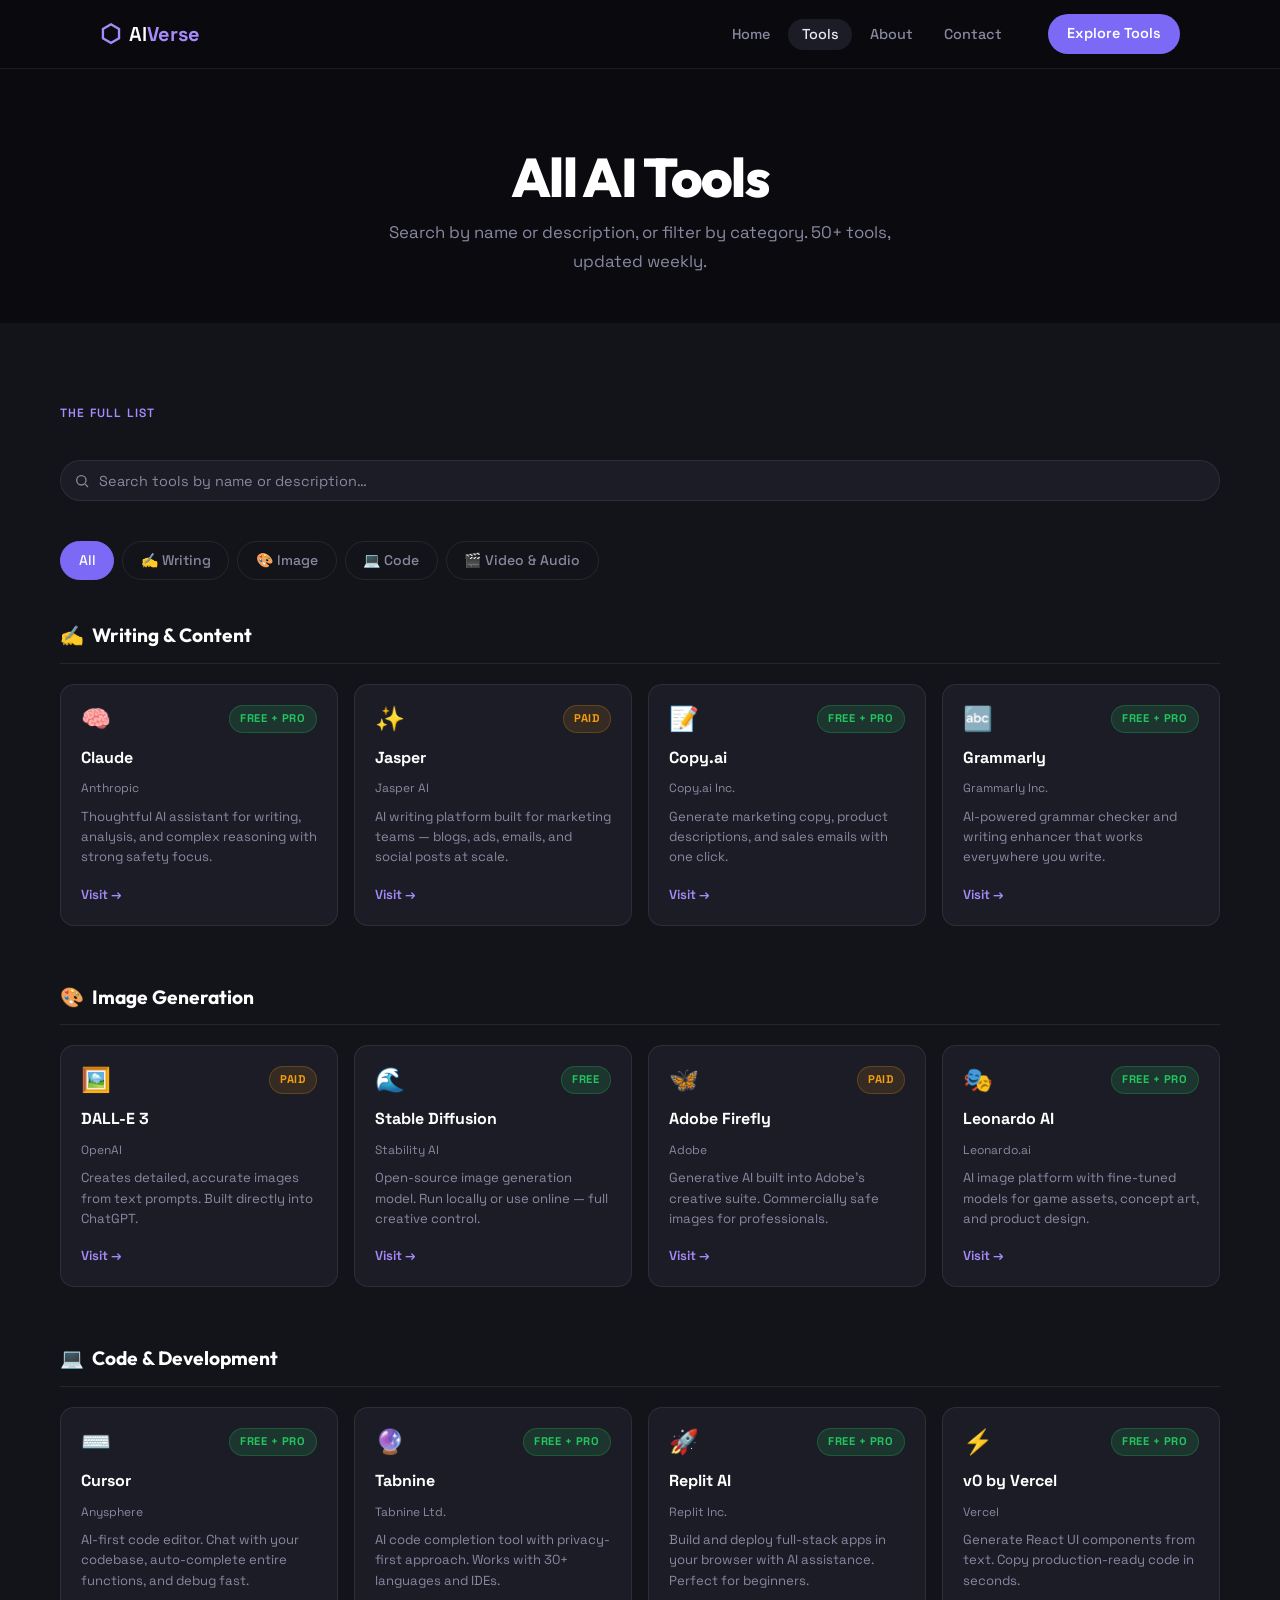
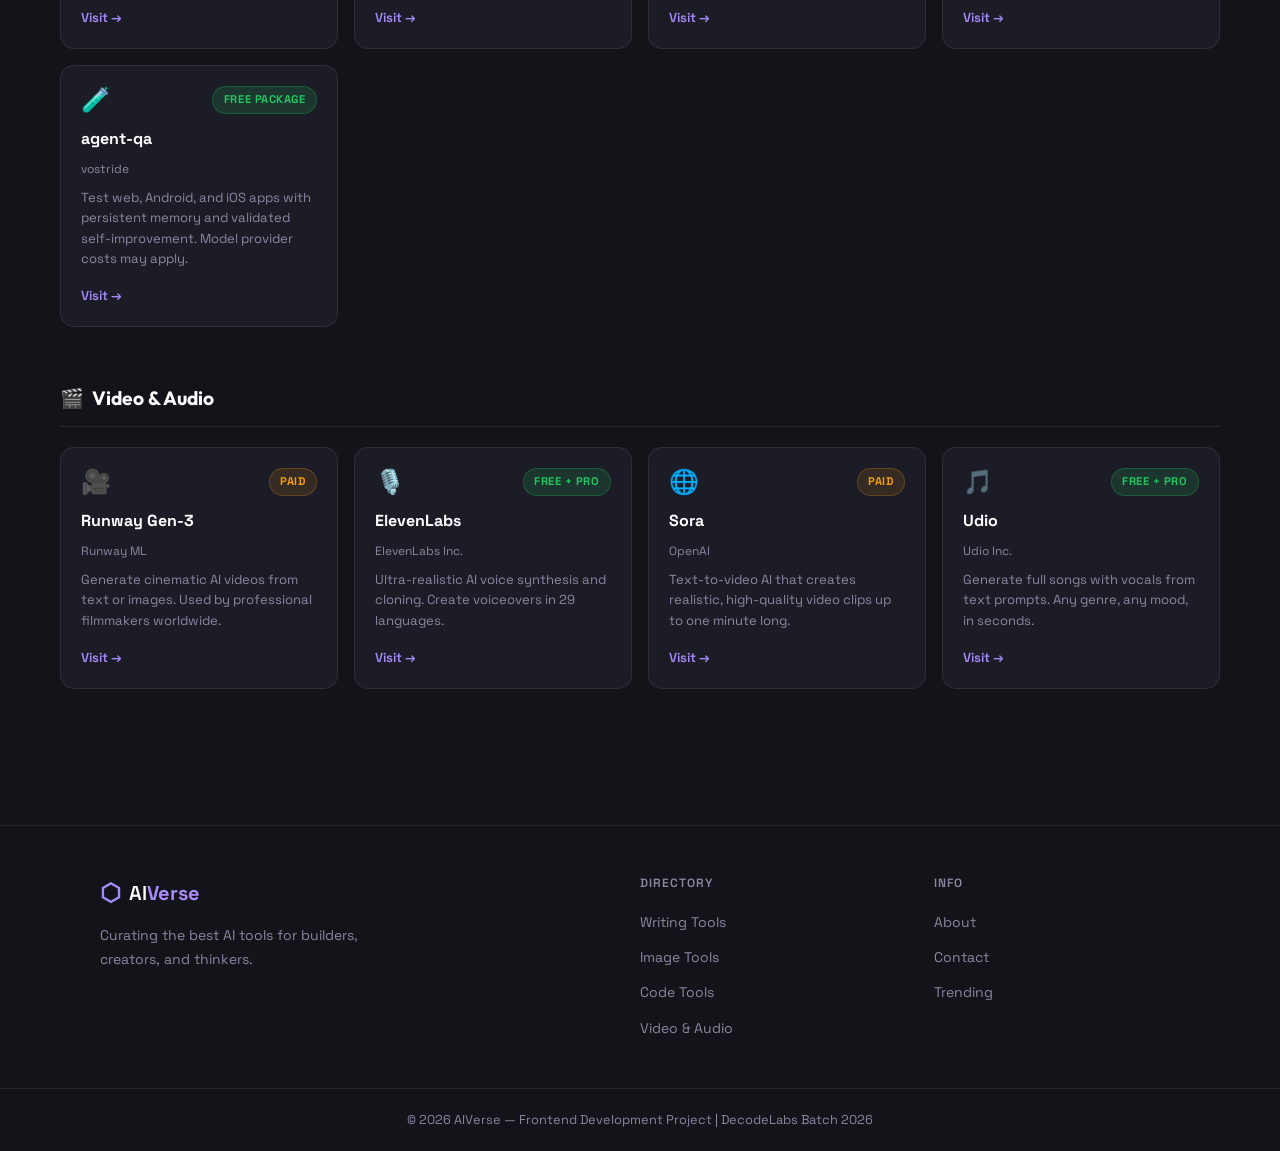
==== commit caa159ef: "Add agent-qa to Code & Development" ====
--- a/tools.html
+++ b/tools.html
@@ -404,6 +404,26 @@
                 >Visit →</a
               >
             </article>
+
+            <article class="tool-card-sm" aria-label="agent-qa AI testing">
+              <div class="sm-top">
+                <span class="tool-icon-sm" aria-hidden="true">🧪</span>
+                <span class="badge badge-free">Free package</span>
+              </div>
+              <h4 class="tool-name-sm">agent-qa</h4>
+              <p class="tool-maker-sm">vostride</p>
+              <p class="tool-desc-sm">
+                Test web, Android, and iOS apps with persistent memory and
+                validated self-improvement. Model provider costs may apply.
+              </p>
+              <a
+                href="https://www.vostride.com"
+                target="_blank"
+                rel="noopener noreferrer"
+                class="visit-btn-sm"
+                >Visit →</a
+              >
+            </article>
           </div>
         </div>
 
